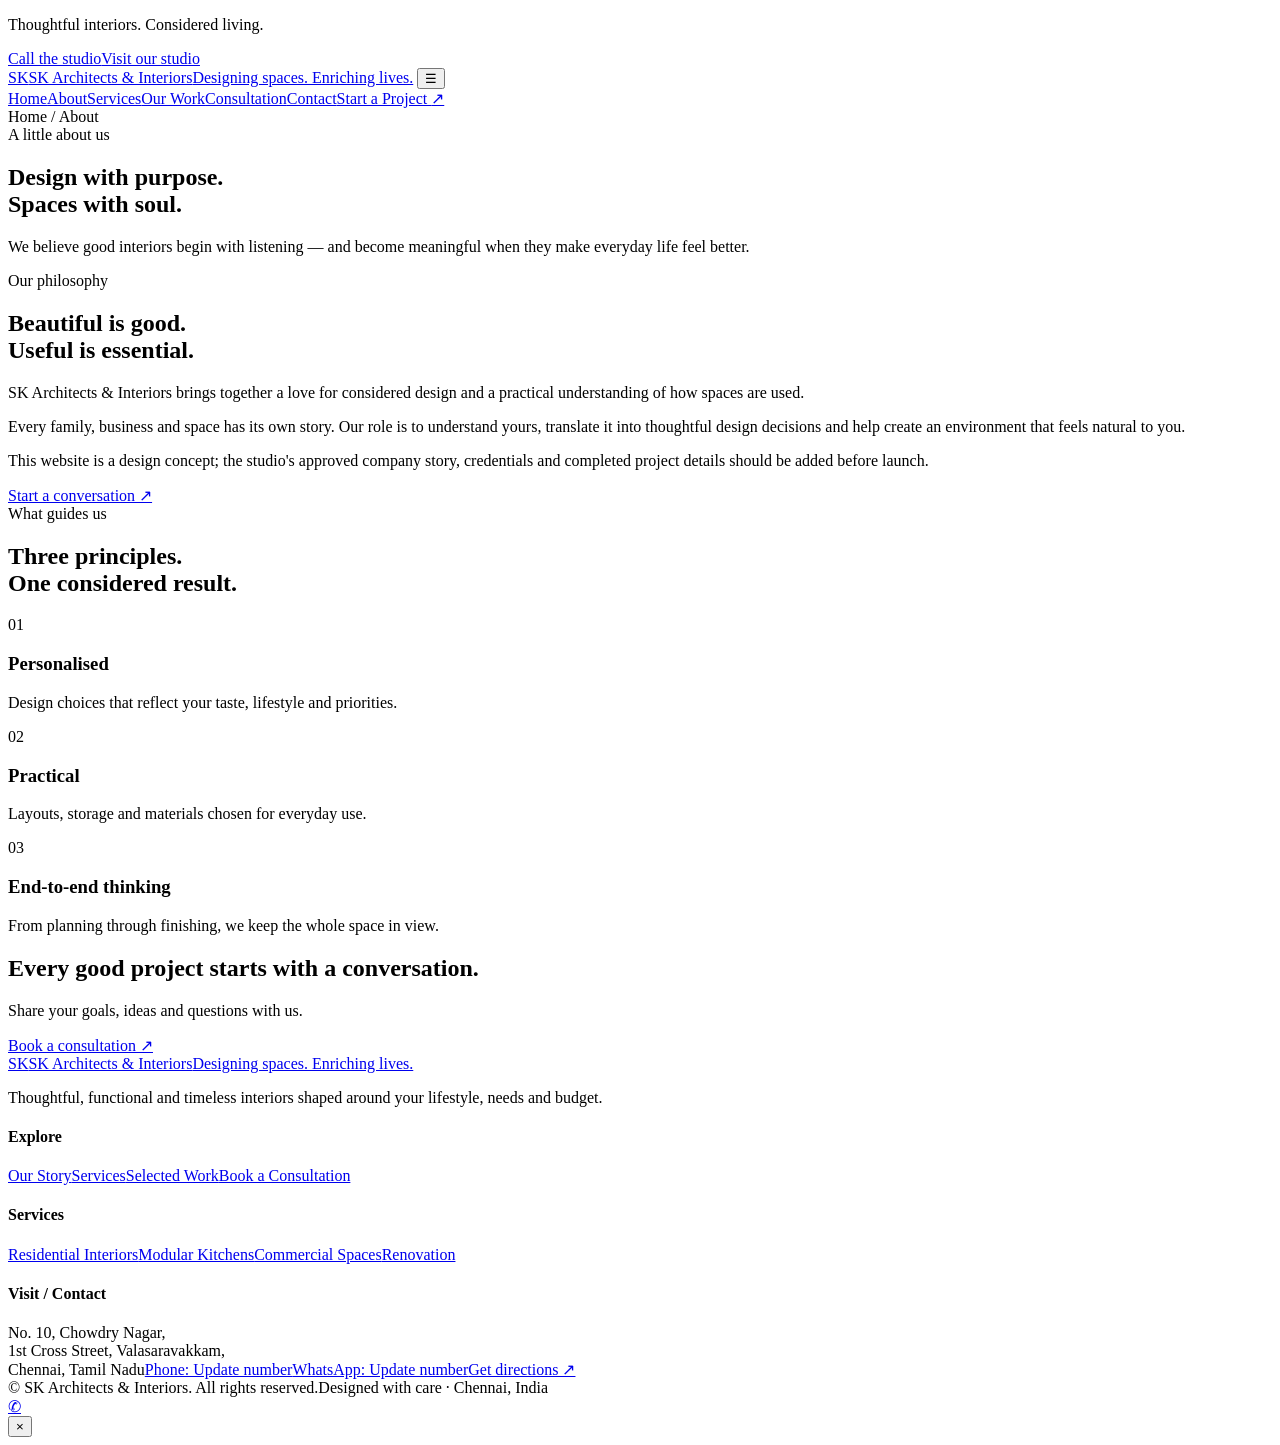
==== about.html @ 1c5c54b6 "Add files via upload" ====
<!doctype html>
<html lang="en"><head><meta charset="utf-8"><meta name="viewport" content="width=device-width,initial-scale=1">
<title>About | SK Architects & Interiors</title><meta name="description" content="Learn about the design approach of SK Architects & Interiors.">
<meta name="theme-color" content="#263c32"><link rel="stylesheet" href="assets/css/style.css">
</head><body>
<div class="topbar"><div class="container topbar-inner"><p>Thoughtful interiors. Considered living.</p><div class="topbar-links"><a href="tel:+910000000000">Call the studio</a><a href="contact.html#map">Visit our studio</a></div></div></div>
<header class="site-header"><div class="container nav-wrap">
<a class="brand" href="index.html" aria-label="SK Architects & Interiors home"><span class="brand-mark">SK</span><span><span class="brand-name">SK Architects & Interiors</span><span class="brand-tag">Designing spaces. Enriching lives.</span></span></a>
<button class="menu-toggle" aria-label="Open navigation" aria-expanded="false">&#9776;</button>
<nav class="nav-links" aria-label="Main navigation">
<a href="index.html">Home</a><a href="about.html">About</a><a href="services.html">Services</a><a href="portfolio.html">Our Work</a><a href="consultation.html">Consultation</a><a href="contact.html">Contact</a><a class="btn nav-cta" href="consultation.html">Start a Project <span>↗</span></a>
</nav></div></header>

<main><section class="page-hero"><div class="container"><div class="breadcrumb">Home / About</div><span class="eyebrow">A little about us</span><h1>Design with purpose.<br>Spaces with soul.</h1><p>We believe good interiors begin with listening — and become meaningful when they make everyday life feel better.</p></div></section>
<section class="section"><div class="container two-col"><div class="reveal"><span class="eyebrow">Our philosophy</span><h2>Beautiful is good.<br>Useful is essential.</h2><p class="lead">SK Architects & Interiors brings together a love for considered design and a practical understanding of how spaces are used.</p><p>Every family, business and space has its own story. Our role is to understand yours, translate it into thoughtful design decisions and help create an environment that feels natural to you.</p><p>This website is a design concept; the studio's approved company story, credentials and completed project details should be added before launch.</p><a class="btn" href="consultation.html">Start a conversation ↗</a></div><div class="image-panel reveal" style="background-image:url('https://images.unsplash.com/photo-1600607687939-ce8a6c25118c?auto=format&fit=crop&w=1100&q=85')"></div></div></section>
<section class="section bg-ivory"><div class="container"><div class="section-head"><div><span class="eyebrow">What guides us</span><h2>Three principles.<br>One considered result.</h2></div></div><div class="services-grid"><article class="service-card"><span class="service-num">01</span><h3>Personalised</h3><p>Design choices that reflect your taste, lifestyle and priorities.</p></article><article class="service-card"><span class="service-num">02</span><h3>Practical</h3><p>Layouts, storage and materials chosen for everyday use.</p></article><article class="service-card"><span class="service-num">03</span><h3>End-to-end thinking</h3><p>From planning through finishing, we keep the whole space in view.</p></article></div></div></section>
<section class="section"><div class="container"><div class="cta-panel"><div><h2>Every good project starts with a conversation.</h2><p>Share your goals, ideas and questions with us.</p></div><a class="btn btn-light" href="consultation.html">Book a consultation ↗</a></div></div></section></main>
<footer class="site-footer"><div class="container">
<div class="footer-grid">
<div><a class="brand" href="index.html"><span class="brand-mark">SK</span><span><span class="brand-name">SK Architects & Interiors</span><span class="brand-tag">Designing spaces. Enriching lives.</span></span></a><p>Thoughtful, functional and timeless interiors shaped around your lifestyle, needs and budget.</p></div>
<div><h4>Explore</h4><div class="footer-links"><a href="about.html">Our Story</a><a href="services.html">Services</a><a href="portfolio.html">Selected Work</a><a href="consultation.html">Book a Consultation</a></div></div>
<div><h4>Services</h4><div class="footer-links"><a href="residential.html">Residential Interiors</a><a href="services.html#kitchens">Modular Kitchens</a><a href="services.html#commercial">Commercial Spaces</a><a href="services.html#renovation">Renovation</a></div></div>
<div><h4>Visit / Contact</h4><div class="footer-links"><span>No. 10, Chowdry Nagar,<br>1st Cross Street, Valasaravakkam,<br>Chennai, Tamil Nadu</span><a href="tel:+910000000000">Phone: Update number</a><a href="https://wa.me/910000000000" target="_blank" rel="noopener">WhatsApp: Update number</a><a href="contact.html#map">Get directions ↗</a></div></div>
</div><div class="footer-bottom"><span>© <span data-year></span> SK Architects & Interiors. All rights reserved.</span><span>Designed with care · Chennai, India</span></div>
</div></footer>
<a class="whatsapp-float" href="https://wa.me/910000000000" aria-label="Chat on WhatsApp" title="WhatsApp">✆</a>
<div class="lightbox" aria-modal="true" role="dialog" aria-label="Project image preview"><button class="lightbox-close" aria-label="Close image preview">&times;</button><img src="" alt=""></div>
<script src="assets/js/main.js"></script>
</body></html>
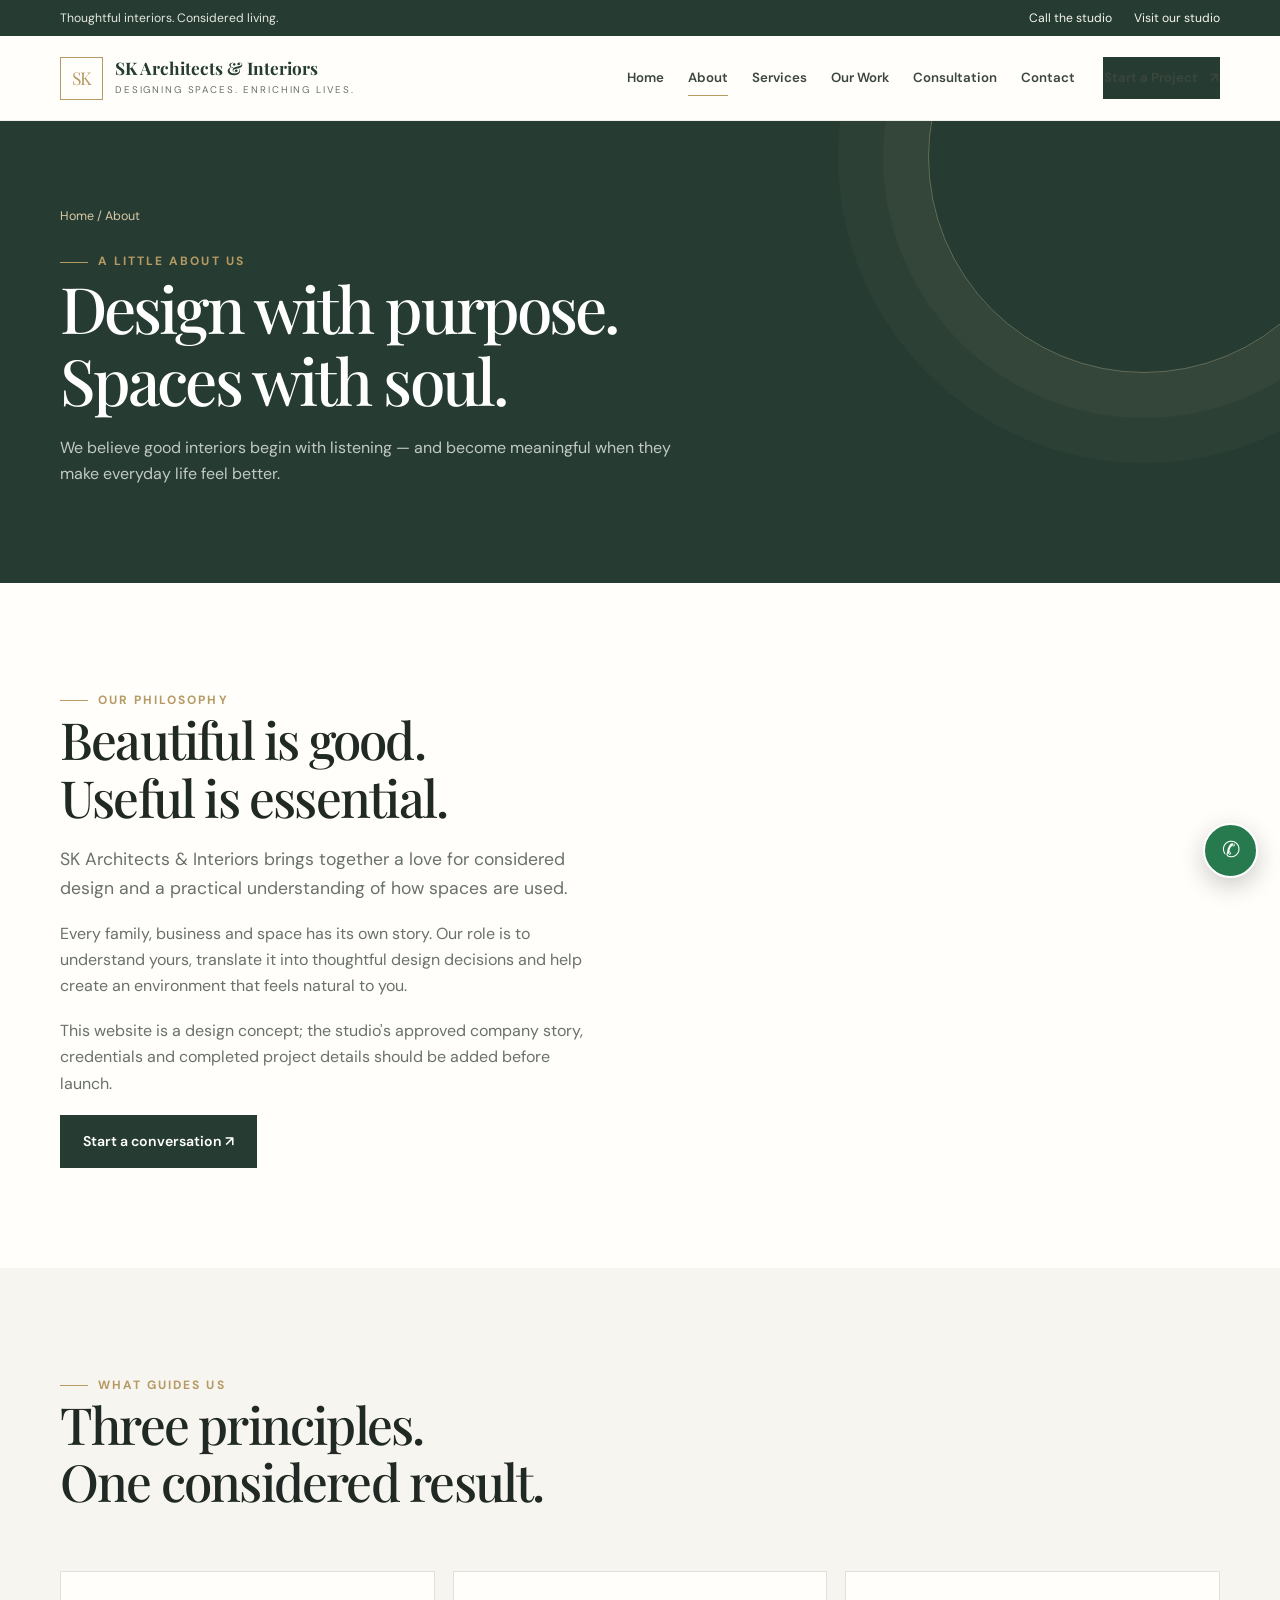
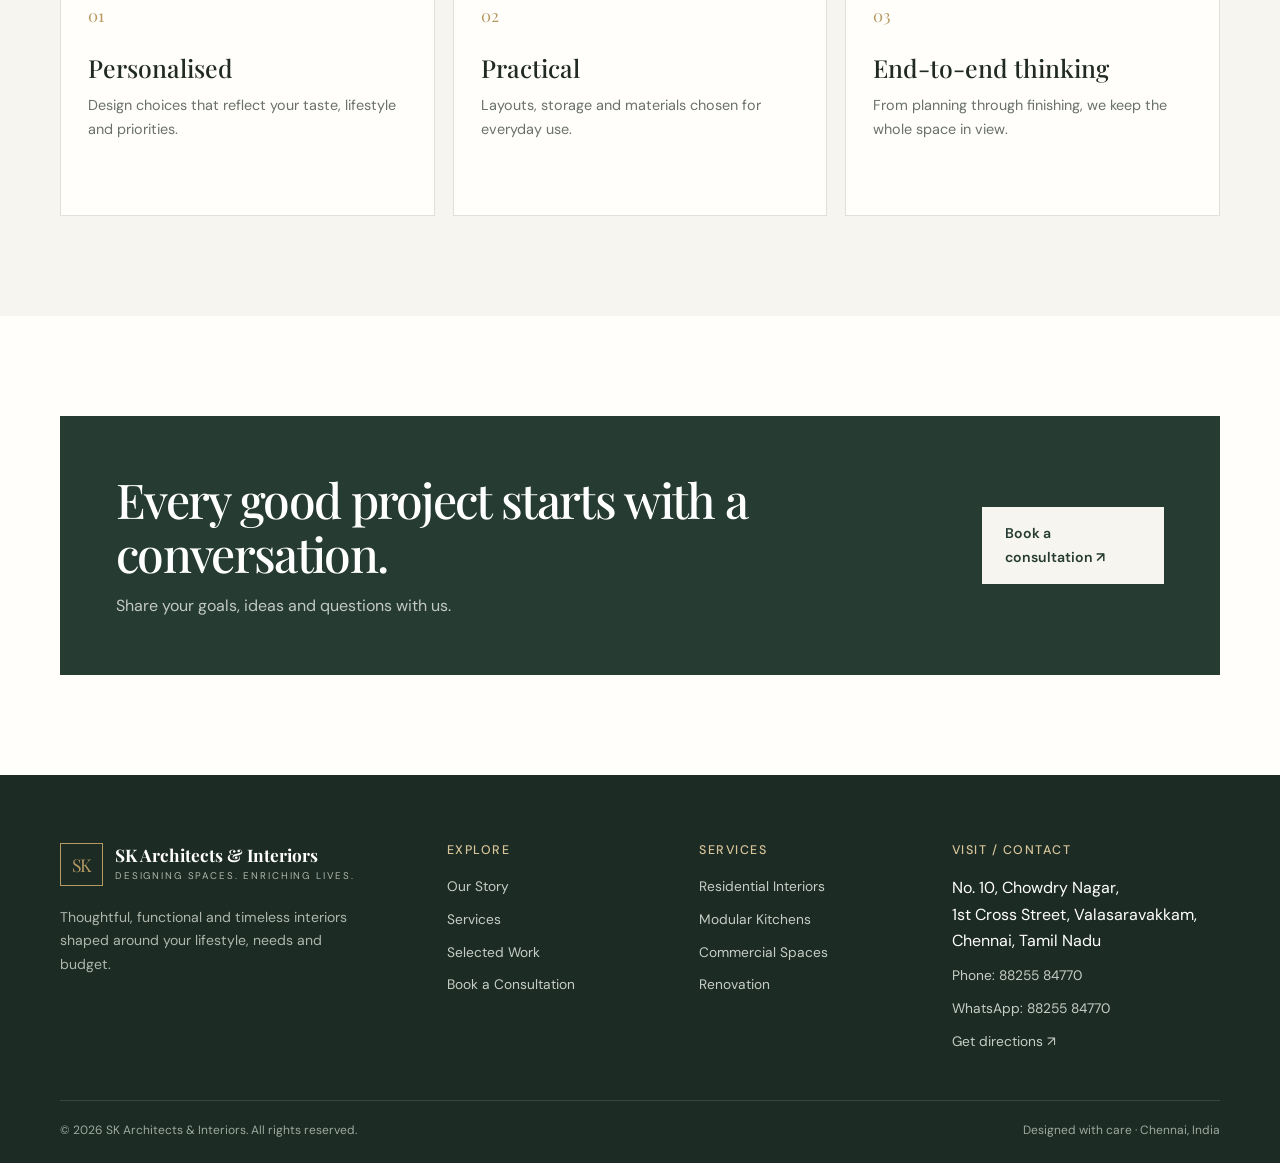
==== commit d14432b3: "whatsapp number update" ====
--- a/about.html
+++ b/about.html
@@ -3,7 +3,7 @@
 <title>About | SK Architects & Interiors</title><meta name="description" content="Learn about the design approach of SK Architects & Interiors.">
 <meta name="theme-color" content="#263c32"><link rel="stylesheet" href="assets/css/style.css">
 </head><body>
-<div class="topbar"><div class="container topbar-inner"><p>Thoughtful interiors. Considered living.</p><div class="topbar-links"><a href="tel:+910000000000">Call the studio</a><a href="contact.html#map">Visit our studio</a></div></div></div>
+<div class="topbar"><div class="container topbar-inner"><p>Thoughtful interiors. Considered living.</p><div class="topbar-links"><a href="tel:+918825584770">Call the studio</a><a href="contact.html#map">Visit our studio</a></div></div></div>
 <header class="site-header"><div class="container nav-wrap">
 <a class="brand" href="index.html" aria-label="SK Architects & Interiors home"><span class="brand-mark">SK</span><span><span class="brand-name">SK Architects & Interiors</span><span class="brand-tag">Designing spaces. Enriching lives.</span></span></a>
 <button class="menu-toggle" aria-label="Open navigation" aria-expanded="false">&#9776;</button>
@@ -20,10 +20,10 @@
 <div><a class="brand" href="index.html"><span class="brand-mark">SK</span><span><span class="brand-name">SK Architects & Interiors</span><span class="brand-tag">Designing spaces. Enriching lives.</span></span></a><p>Thoughtful, functional and timeless interiors shaped around your lifestyle, needs and budget.</p></div>
 <div><h4>Explore</h4><div class="footer-links"><a href="about.html">Our Story</a><a href="services.html">Services</a><a href="portfolio.html">Selected Work</a><a href="consultation.html">Book a Consultation</a></div></div>
 <div><h4>Services</h4><div class="footer-links"><a href="residential.html">Residential Interiors</a><a href="services.html#kitchens">Modular Kitchens</a><a href="services.html#commercial">Commercial Spaces</a><a href="services.html#renovation">Renovation</a></div></div>
-<div><h4>Visit / Contact</h4><div class="footer-links"><span>No. 10, Chowdry Nagar,<br>1st Cross Street, Valasaravakkam,<br>Chennai, Tamil Nadu</span><a href="tel:+910000000000">Phone: Update number</a><a href="https://wa.me/910000000000" target="_blank" rel="noopener">WhatsApp: Update number</a><a href="contact.html#map">Get directions ↗</a></div></div>
+<div><h4>Visit / Contact</h4><div class="footer-links"><span>No. 10, Chowdry Nagar,<br>1st Cross Street, Valasaravakkam,<br>Chennai, Tamil Nadu</span><a href="tel:+918825584770">Phone: 88255 84770</a><a href="https://wa.me/918825584770" target="_blank" rel="noopener">WhatsApp: 88255 84770</a><a href="contact.html#map">Get directions ↗</a></div></div>
 </div><div class="footer-bottom"><span>© <span data-year></span> SK Architects & Interiors. All rights reserved.</span><span>Designed with care · Chennai, India</span></div>
 </div></footer>
-<a class="whatsapp-float" href="https://wa.me/910000000000" aria-label="Chat on WhatsApp" title="WhatsApp">✆</a>
+<a class="whatsapp-float" href="https://wa.me/918825584770" aria-label="Chat on WhatsApp" title="WhatsApp">✆</a>
 <div class="lightbox" aria-modal="true" role="dialog" aria-label="Project image preview"><button class="lightbox-close" aria-label="Close image preview">&times;</button><img src="" alt=""></div>
 <script src="assets/js/main.js"></script>
 </body></html>
--- a/assets/css/style.css
+++ b/assets/css/style.css
@@ -0,0 +1,210 @@
+@import url('https://fonts.googleapis.com/css2?family=DM+Sans:wght@400;500;600;700&family=Playfair+Display:wght@500;600;700&display=swap');
+
+:root{
+  --ink:#202923; --forest:#263c32; --forest-2:#334c40; --ivory:#f7f5ef;
+  --paper:#fffefa; --brass:#b69a64; --olive:#77836c; --sand:#e7dfd0;
+  --muted:#69716a; --line:rgba(38,60,50,.15); --shadow:0 18px 50px rgba(27,39,31,.10);
+  --serif:"Playfair Display", Georgia, serif; --sans:"DM Sans", Arial, sans-serif;
+}
+*{box-sizing:border-box}
+html{scroll-behavior:smooth;scroll-padding-top:90px}
+body{margin:0;background:var(--paper);color:var(--ink);font-family:var(--sans);line-height:1.65}
+body.menu-open{overflow:hidden}
+img{max-width:100%;display:block}
+a{color:inherit;text-decoration:none}
+button,input,textarea,select{font:inherit}
+button,a{ -webkit-tap-highlight-color:transparent}
+.container{width:min(1160px,calc(100% - 44px));margin-inline:auto}
+.eyebrow{display:inline-flex;align-items:center;gap:10px;color:var(--brass);font-size:.75rem;letter-spacing:.17em;text-transform:uppercase;font-weight:700}
+.eyebrow:before{content:"";width:28px;height:1px;background:currentColor}
+h1,h2,h3,h4{font-family:var(--serif);font-weight:500;line-height:1.13;margin:0 0 18px}
+h1{font-size:clamp(2.7rem,6vw,5.6rem);letter-spacing:-.045em}
+h2{font-size:clamp(2.15rem,4vw,3.7rem);letter-spacing:-.035em}
+h3{font-size:1.55rem}
+p{margin:0 0 18px;color:var(--muted)}
+.lead{font-size:1.1rem;max-width:650px}
+.section{padding:100px 0}
+.section-sm{padding:66px 0}
+.section-head{display:flex;justify-content:space-between;align-items:end;gap:35px;margin-bottom:42px}
+.section-head>div{max-width:680px}
+.section-head p{max-width:490px;margin-bottom:5px}
+.btn{display:inline-flex;align-items:center;justify-content:center;gap:12px;padding:14px 22px;border:1px solid var(--forest);background:var(--forest);color:#fff;font-weight:600;font-size:.88rem;transition:.25s ease;cursor:pointer}
+.btn:hover{background:var(--brass);border-color:var(--brass);color:var(--ink);transform:translateY(-2px)}
+.btn-outline{background:transparent;color:var(--forest)}
+.btn-light{background:var(--ivory);border-color:var(--ivory);color:var(--forest)}
+.text-link{display:inline-flex;align-items:center;gap:9px;color:var(--forest);font-weight:700;font-size:.9rem}
+.text-link span{transition:transform .2s}
+.text-link:hover span{transform:translateX(5px)}
+.topbar{background:var(--forest);color:#f8f5ee;font-size:.76rem}
+.topbar-inner{min-height:36px;display:flex;align-items:center;justify-content:space-between;gap:16px}
+.topbar p{margin:0;color:#e6e7e1}
+.topbar-links{display:flex;gap:22px}
+.site-header{position:sticky;top:0;z-index:1000;background:rgba(255,254,250,.96);backdrop-filter:blur(12px);border-bottom:1px solid rgba(38,60,50,.08)}
+.nav-wrap{display:flex;align-items:center;justify-content:space-between;min-height:84px;gap:24px}
+.brand{display:flex;align-items:center;gap:12px;min-width:240px}
+.brand-mark{display:grid;place-items:center;width:43px;height:43px;border:1px solid var(--brass);color:var(--brass);font-family:var(--serif);font-size:1.1rem;letter-spacing:-.08em}
+.brand-name{display:block;font-family:var(--serif);font-size:1.08rem;line-height:1.15;font-weight:700;color:var(--forest)}
+.brand-tag{display:block;font-size:.61rem;letter-spacing:.19em;text-transform:uppercase;color:var(--muted);margin-top:4px}
+.nav-links{display:flex;align-items:center;gap:24px}
+.nav-links a{font-size:.83rem;font-weight:600;color:#3b463e;position:relative;padding:9px 0}
+.nav-links a:after{content:"";position:absolute;left:0;right:100%;bottom:2px;height:1px;background:var(--brass);transition:.25s}
+.nav-links a:hover:after,.nav-links a.active:after{right:0}
+.nav-cta{margin-left:4px}
+.menu-toggle{display:none;background:transparent;border:0;color:var(--forest);font-size:1.7rem;cursor:pointer}
+.hero{position:relative;isolation:isolate;min-height:670px;display:flex;align-items:center;color:white;background:#2c3b32;overflow:hidden}
+.hero:before{content:"";position:absolute;inset:0;z-index:-2;background:linear-gradient(90deg,rgba(19,31,25,.82) 0%,rgba(19,31,25,.56) 46%,rgba(19,31,25,.12) 100%),url("https://images.unsplash.com/photo-1600210492486-724fe5c67fb0?auto=format&fit=crop&w=2200&q=85") center/cover}
+.hero:after{content:"";position:absolute;inset:20px;z-index:-1;border:1px solid rgba(255,255,255,.25);pointer-events:none}
+.hero-content{padding:90px 0;max-width:760px}
+.hero h1{max-width:750px}
+.hero h1 em{font-style:normal;color:#d5c29a}
+.hero p{color:rgba(255,255,255,.82);max-width:550px;font-size:1.1rem;margin-bottom:30px}
+.hero-actions{display:flex;flex-wrap:wrap;gap:13px}
+.hero .btn{border-color:#f6f1e6}
+.hero .btn-outline{color:white}
+.hero-note{display:flex;align-items:center;gap:14px;margin-top:50px;color:rgba(255,255,255,.78);font-size:.78rem;letter-spacing:.04em}
+.hero-note:before{content:"";height:1px;width:46px;background:var(--brass)}
+.hero-stamp{position:absolute;right:8%;bottom:11%;width:126px;height:126px;border:1px solid rgba(255,255,255,.5);border-radius:50%;display:grid;place-items:center;text-align:center;font-family:var(--serif);font-size:.94rem;line-height:1.35;transform:rotate(9deg)}
+.hero-stamp strong{display:block;font-size:1.4rem;color:#d5c29a}
+.intro-grid{display:grid;grid-template-columns:1fr 1fr;gap:85px;align-items:center}
+.image-stack{position:relative;padding:0 48px 48px 0}
+.image-stack img{width:100%;height:530px;object-fit:cover}
+.image-stack:after{content:"";position:absolute;right:0;bottom:0;width:58%;height:47%;border:1px solid var(--brass);z-index:-1}
+.image-caption{position:absolute;left:0;bottom:0;background:var(--forest);color:white;padding:18px 24px;max-width:260px;font-family:var(--serif);font-size:1.05rem}
+.stats{display:grid;grid-template-columns:repeat(3,1fr);gap:18px;margin-top:35px;padding-top:25px;border-top:1px solid var(--line)}
+.stat strong{display:block;font-family:var(--serif);font-size:2rem;color:var(--forest);font-weight:500}
+.stat span{font-size:.78rem;color:var(--muted)}
+.bg-ivory{background:var(--ivory)}
+.bg-forest{background:var(--forest);color:white}
+.bg-forest p{color:rgba(255,255,255,.72)}
+.bg-forest h2,.bg-forest h3{color:white}
+.services-grid{display:grid;grid-template-columns:repeat(3,1fr);gap:18px}
+.service-card{padding:30px 27px 28px;background:var(--paper);border:1px solid var(--line);transition:.25s;min-height:245px;display:flex;flex-direction:column}
+.service-card:hover{transform:translateY(-5px);box-shadow:var(--shadow);border-color:var(--brass)}
+.service-num{font-family:var(--serif);font-size:1.05rem;color:var(--brass);margin-bottom:24px}
+.service-card h3{margin-bottom:12px}
+.service-card p{font-size:.9rem;margin-bottom:22px}
+.service-card .text-link{margin-top:auto}
+.project-grid{display:grid;grid-template-columns:repeat(3,1fr);gap:22px}
+.project-card{position:relative;overflow:hidden;background:#e5e1d7;cursor:pointer}
+.project-card img{width:100%;height:370px;object-fit:cover;transition:transform .55s}
+.project-card:hover img{transform:scale(1.055)}
+.project-card:after{content:"";position:absolute;inset:35% 0 0;background:linear-gradient(transparent,rgba(16,25,19,.82))}
+.project-info{position:absolute;z-index:1;left:23px;right:23px;bottom:20px;color:white}
+.project-info small{display:block;color:#e1cfaa;font-size:.7rem;letter-spacing:.13em;text-transform:uppercase;margin-bottom:8px}
+.project-info h3{font-size:1.45rem;margin:0;color:white}
+.filter-bar{display:flex;gap:9px;flex-wrap:wrap;margin:0 0 30px}
+.filter-btn{border:1px solid var(--line);background:transparent;color:var(--muted);padding:9px 16px;cursor:pointer;font-size:.83rem;transition:.2s}
+.filter-btn:hover,.filter-btn.active{background:var(--forest);color:white;border-color:var(--forest)}
+.project-card.is-hidden{display:none}
+.quote-band{background:var(--sand);padding:64px 0}
+.quote-inner{display:flex;align-items:center;justify-content:space-between;gap:30px}
+.quote-inner blockquote{font-family:var(--serif);font-size:clamp(1.6rem,3vw,2.6rem);line-height:1.3;margin:0;max-width:760px;color:var(--forest)}
+.quote-inner blockquote span{color:var(--brass)}
+.steps{display:grid;grid-template-columns:repeat(4,1fr);gap:20px;counter-reset:step}
+.step{border-top:1px solid var(--brass);padding-top:22px}
+.step:before{counter-increment:step;content:"0" counter(step);font-family:var(--serif);color:var(--brass);font-size:1.1rem;display:block;margin-bottom:22px}
+.step h3{font-size:1.25rem}
+.step p{font-size:.9rem}
+.cta-panel{background:var(--forest);color:white;padding:56px;display:flex;align-items:center;justify-content:space-between;gap:30px}
+.cta-panel p{color:rgba(255,255,255,.72);max-width:540px;margin-bottom:0}
+.cta-panel h2{font-size:clamp(2rem,4vw,3rem);margin-bottom:12px}
+.page-hero{background:var(--forest);color:white;padding:85px 0 78px;position:relative;overflow:hidden}
+.page-hero:after{content:"";position:absolute;right:-80px;top:-180px;width:430px;height:430px;border:1px solid rgba(214,194,154,.35);border-radius:50%;box-shadow:0 0 0 45px rgba(214,194,154,.04),0 0 0 90px rgba(214,194,154,.03)}
+.page-hero h1{font-size:clamp(2.8rem,5vw,4.6rem);max-width:800px}
+.page-hero p{color:rgba(255,255,255,.72);max-width:620px}
+.breadcrumb{font-size:.78rem;color:#d9c9a7;margin-bottom:18px}
+.two-col{display:grid;grid-template-columns:1fr 1fr;gap:70px;align-items:center}
+.feature-list{list-style:none;padding:0;margin:28px 0}
+.feature-list li{display:flex;gap:14px;padding:14px 0;border-bottom:1px solid var(--line);color:var(--muted)}
+.feature-list li:before{content:"✓";color:var(--brass);font-weight:700}
+.image-panel{min-height:440px;background:center/cover no-repeat;position:relative}
+.image-panel:after{content:"";position:absolute;inset:18px;border:1px solid rgba(255,255,255,.55)}
+.service-detail{display:grid;grid-template-columns:1fr 1fr;gap:55px;align-items:center;padding:45px 0;border-bottom:1px solid var(--line)}
+.service-detail:nth-child(even) .service-detail-image{order:2}
+.service-detail-image img{width:100%;height:380px;object-fit:cover}
+.service-detail h2{font-size:2.3rem}
+.form-layout{display:grid;grid-template-columns:.75fr 1.25fr;gap:55px;align-items:start}
+.contact-card{background:var(--ivory);padding:32px}
+.contact-item{padding:19px 0;border-bottom:1px solid var(--line)}
+.contact-item:last-child{border:0}
+.contact-item small{display:block;color:var(--brass);font-weight:700;letter-spacing:.12em;text-transform:uppercase;font-size:.7rem;margin-bottom:5px}
+.contact-item strong{font-weight:600;color:var(--forest);overflow-wrap:anywhere}
+.form-card{padding:36px;background:white;border:1px solid var(--line);box-shadow:var(--shadow)}
+.form-grid{display:grid;grid-template-columns:1fr 1fr;gap:18px}
+.field{display:flex;flex-direction:column;gap:7px}
+.field.full{grid-column:1/-1}
+.field label{font-size:.82rem;font-weight:700;color:var(--forest)}
+.field input,.field select,.field textarea{width:100%;border:1px solid #d9ddd6;background:#fffefa;padding:13px 14px;outline:none;color:var(--ink);transition:border .2s}
+.field input:focus,.field select:focus,.field textarea:focus{border-color:var(--brass)}
+.field textarea{min-height:130px;resize:vertical}
+.form-note{font-size:.76rem;margin:14px 0 20px}
+.success-message{display:none;padding:13px 15px;background:#edf4ec;color:#2f5b3c;margin-top:15px;font-size:.9rem}
+.faq-item{border-bottom:1px solid var(--line)}
+.faq-question{width:100%;padding:22px 0;display:flex;align-items:center;justify-content:space-between;gap:20px;background:transparent;border:0;text-align:left;font-family:var(--serif);font-size:1.2rem;color:var(--forest);cursor:pointer}
+.faq-question span{font-family:var(--sans);font-size:1.4rem;color:var(--brass)}
+.faq-answer{display:none;max-width:800px;padding:0 30px 20px 0}
+.faq-item.open .faq-answer{display:block}
+.faq-item.open .faq-question span{transform:rotate(45deg)}
+.site-footer{background:#1c2b23;color:white;padding:68px 0 22px}
+.footer-grid{display:grid;grid-template-columns:1.3fr .8fr .8fr 1fr;gap:38px;padding-bottom:48px}
+.site-footer .brand-name{color:white}
+.site-footer .brand-tag{color:#aeb7ae}
+.site-footer p{color:#aeb7ae;font-size:.88rem;max-width:310px;margin-top:20px}
+.site-footer h4{font-family:var(--sans);font-size:.78rem;letter-spacing:.12em;text-transform:uppercase;color:#d7c49a;margin-bottom:18px}
+.footer-links{display:grid;gap:10px}
+.footer-links a{color:#c6cec7;font-size:.86rem}
+.footer-links a:hover{color:white}
+.footer-bottom{border-top:1px solid rgba(255,255,255,.13);padding-top:20px;display:flex;justify-content:space-between;gap:20px;color:#9eaaa1;font-size:.75rem}
+.whatsapp-float{position:fixed;right:22px;bottom:22px;z-index:40;width:55px;height:55px;border-radius:50%;background:#267a4d;color:white;display:grid;place-items:center;box-shadow:0 8px 25px rgba(0,0,0,.2);font-size:1.35rem;border:2px solid white;transition:.2s}
+.whatsapp-float:hover{transform:translateY(-4px)}
+.lightbox{position:fixed;inset:0;background:rgba(10,16,12,.92);z-index:100;display:none;align-items:center;justify-content:center;padding:25px}
+.lightbox.open{display:flex}
+.lightbox img{max-width:min(100%,1100px);max-height:82vh;object-fit:contain}
+.lightbox-close{position:absolute;top:18px;right:24px;background:transparent;color:white;border:0;font-size:2rem;cursor:pointer}
+.reveal{opacity:0;transform:translateY(18px);transition:opacity .65s ease,transform .65s ease}
+.reveal.visible{opacity:1;transform:none}
+@media(max-width:1000px){
+ .nav-links{gap:15px}.nav-links a{font-size:.78rem}.brand{min-width:210px}
+ .hero{min-height:610px}.intro-grid,.two-col{gap:45px}.footer-grid{grid-template-columns:1fr 1fr}
+ .project-card img{height:320px}
+}
+@media(max-width:780px){
+ .container{width:min(100% - 34px,600px)}
+ .topbar-inner{justify-content:center}.topbar-links{display:none}
+ .nav-wrap{min-height:74px}.menu-toggle{display:block}
+ .nav-links{position:fixed;inset:74px 0 0;background:var(--paper);padding:30px 28px calc(30px + env(safe-area-inset-bottom));display:flex;flex-direction:column;align-items:stretch;gap:7px;transform:translateX(100%);transition:transform .3s ease;z-index:1001;overflow-y:auto;-webkit-overflow-scrolling:touch}
+ .nav-links.open{transform:translateX(0)}
+ .nav-links a{flex-shrink:0}
+ .menu-toggle{position:relative;z-index:1002;min-width:44px;min-height:44px;display:grid;place-items:center}
+ .nav-links a{font-size:1rem;padding:13px 0;border-bottom:1px solid var(--line)}
+ .nav-cta{margin:15px 0 0}
+ .hero{min-height:620px}.hero:before{background:linear-gradient(90deg,rgba(19,31,25,.82),rgba(19,31,25,.42)),url("https://images.unsplash.com/photo-1600210492486-724fe5c67fb0?auto=format&fit=crop&w=1200&q=80") center/cover}
+ .hero:after{inset:12px}.hero-content{padding:75px 0}.hero-stamp{display:none}
+ .section{padding:72px 0}.section-sm{padding:48px 0}
+ .section-head{display:block;margin-bottom:30px}.section-head p{margin-top:15px}
+ .intro-grid,.two-col,.form-layout{grid-template-columns:1fr;gap:35px}
+ .image-stack{padding:0 25px 25px 0}.image-stack img{height:390px}
+ .stats{gap:10px}.stat strong{font-size:1.6rem}.stat span{font-size:.7rem}
+ .services-grid{grid-template-columns:1fr 1fr}.service-card{padding:23px 20px;min-height:230px}
+ .project-grid{grid-template-columns:1fr 1fr;gap:13px}.project-card img{height:280px}.project-info{left:14px;right:14px;bottom:14px}.project-info h3{font-size:1.15rem}
+ .steps{grid-template-columns:1fr 1fr;gap:25px}
+ .quote-inner,.cta-panel{display:block}.quote-inner .btn,.cta-panel .btn{margin-top:24px}
+ .cta-panel{padding:35px 28px}
+ .page-hero{padding:65px 0 55px}
+ .service-detail{grid-template-columns:1fr;gap:25px;padding:30px 0}.service-detail:nth-child(even) .service-detail-image{order:0}
+ .service-detail-image img{height:300px}
+ .form-card{padding:24px 20px}
+ .footer-grid{grid-template-columns:1fr 1fr;gap:30px}
+}
+@media(max-width:480px){
+ h1{font-size:2.7rem}h2{font-size:2.15rem}
+ .hero{min-height:590px}.hero-actions .btn{width:100%}
+ .services-grid,.project-grid,.steps,.form-grid{grid-template-columns:1fr}
+ .project-card img{height:320px}
+ .field.full{grid-column:auto}
+ .stats{grid-template-columns:1fr 1fr}.stat:last-child{grid-column:1/-1}
+ .image-stack img{height:330px}
+ .footer-grid{grid-template-columns:1fr}
+ .footer-bottom{display:block}.footer-bottom span{display:block;margin-top:7px}
+ .filter-bar{gap:7px}.filter-btn{padding:8px 12px}
+}
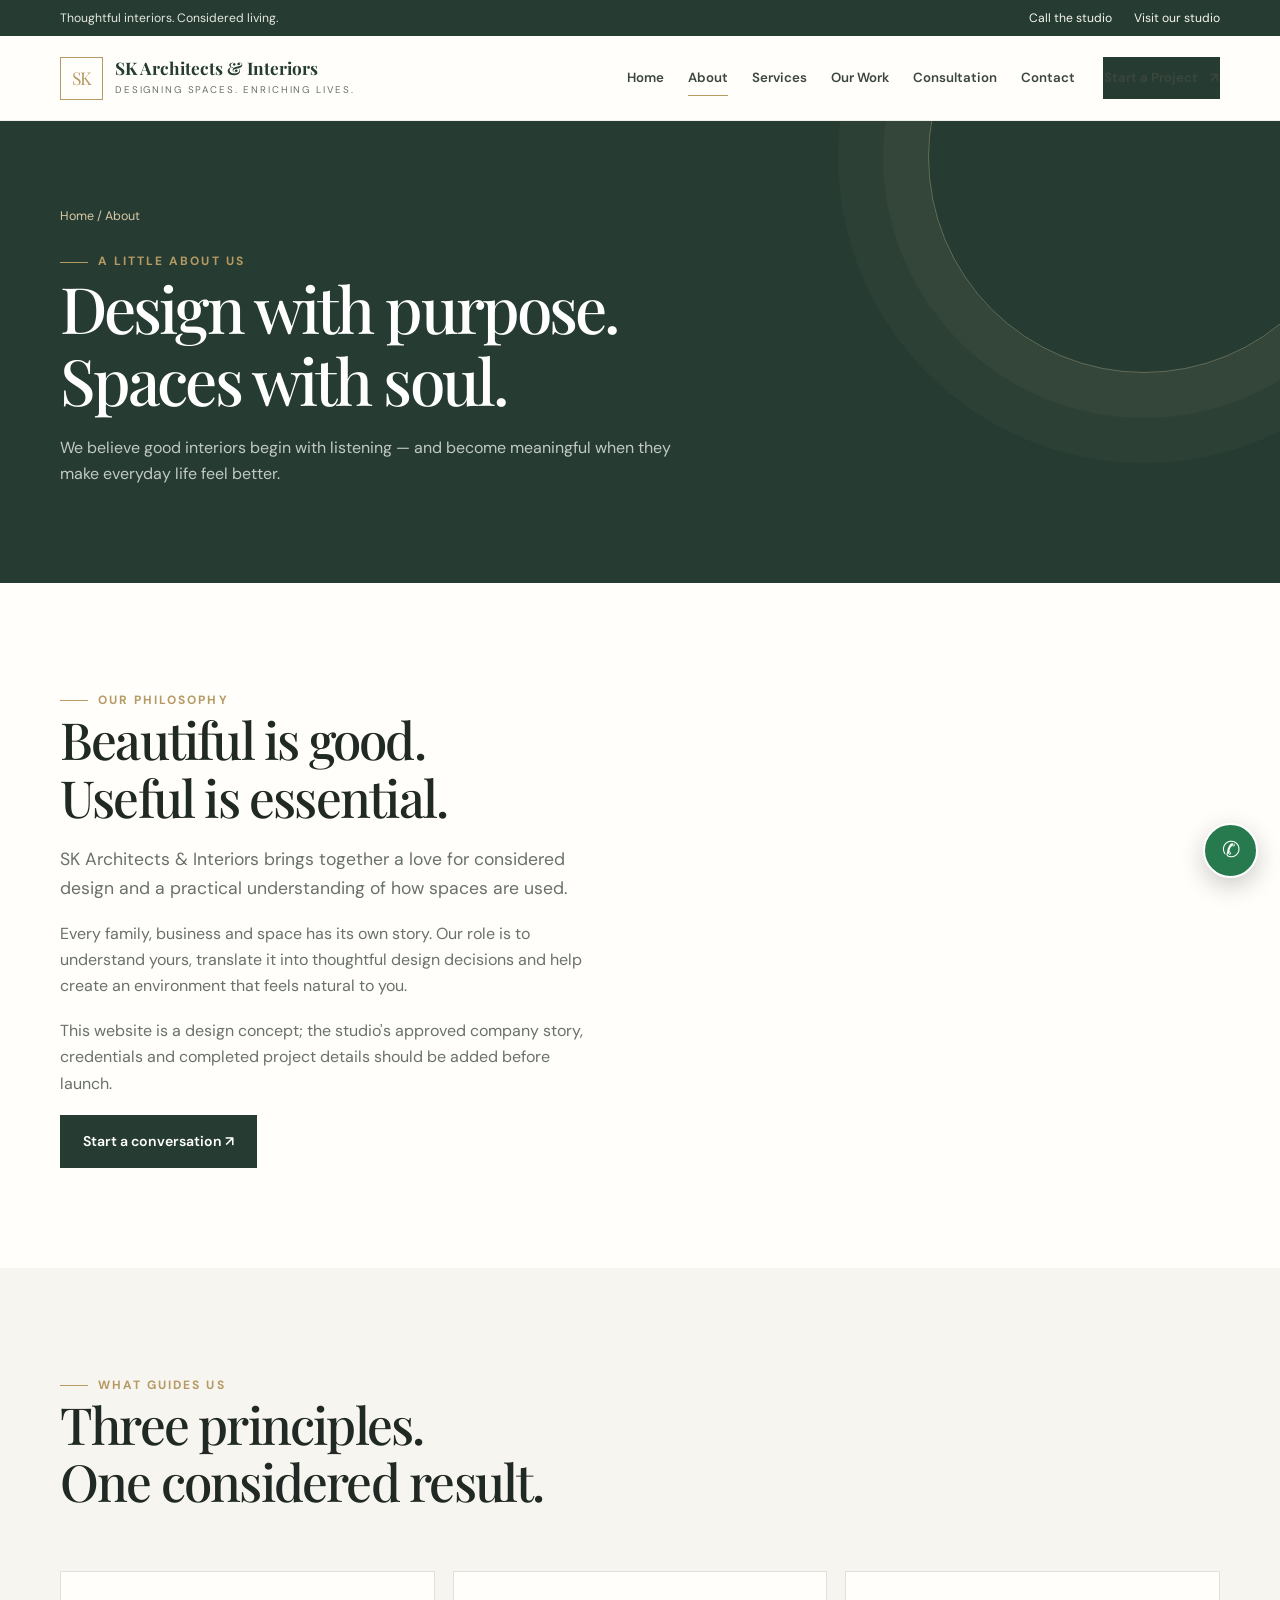
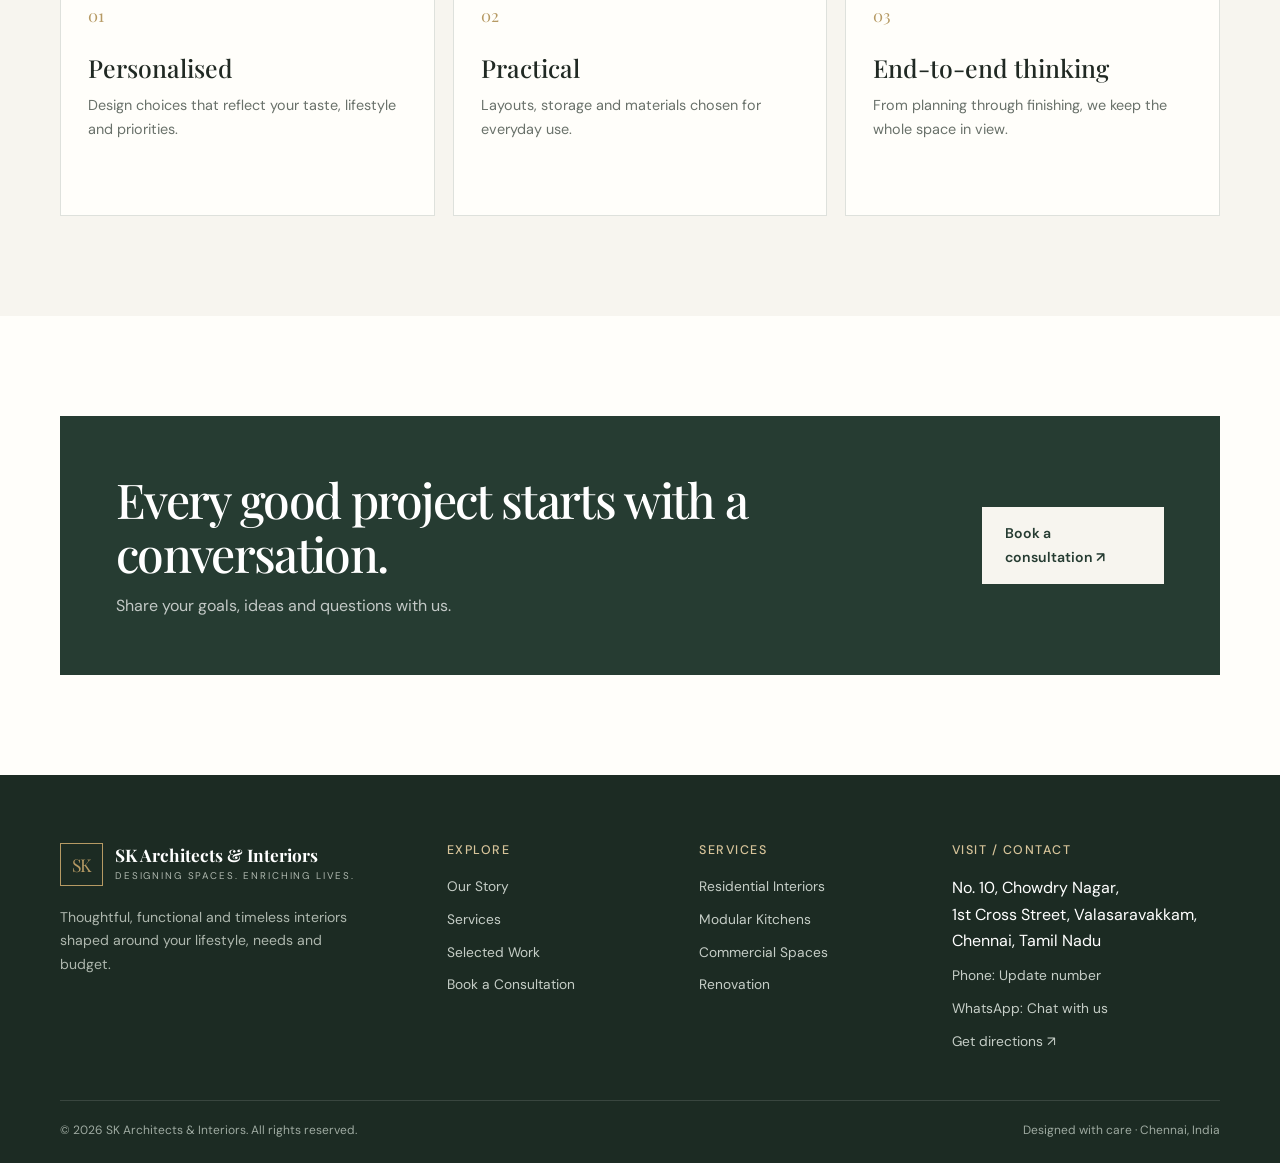
==== commit 16b2bf57: "Add files via upload" ====
--- a/about.html
+++ b/about.html
@@ -3,7 +3,7 @@
 <title>About | SK Architects & Interiors</title><meta name="description" content="Learn about the design approach of SK Architects & Interiors.">
 <meta name="theme-color" content="#263c32"><link rel="stylesheet" href="assets/css/style.css">
 </head><body>
-<div class="topbar"><div class="container topbar-inner"><p>Thoughtful interiors. Considered living.</p><div class="topbar-links"><a href="tel:+918825584770">Call the studio</a><a href="contact.html#map">Visit our studio</a></div></div></div>
+<div class="topbar"><div class="container topbar-inner"><p>Thoughtful interiors. Considered living.</p><div class="topbar-links"><a href="#" data-phone-link>Call the studio</a><a href="contact.html#map">Visit our studio</a></div></div></div>
 <header class="site-header"><div class="container nav-wrap">
 <a class="brand" href="index.html" aria-label="SK Architects & Interiors home"><span class="brand-mark">SK</span><span><span class="brand-name">SK Architects & Interiors</span><span class="brand-tag">Designing spaces. Enriching lives.</span></span></a>
 <button class="menu-toggle" aria-label="Open navigation" aria-expanded="false">&#9776;</button>
@@ -20,10 +20,11 @@
 <div><a class="brand" href="index.html"><span class="brand-mark">SK</span><span><span class="brand-name">SK Architects & Interiors</span><span class="brand-tag">Designing spaces. Enriching lives.</span></span></a><p>Thoughtful, functional and timeless interiors shaped around your lifestyle, needs and budget.</p></div>
 <div><h4>Explore</h4><div class="footer-links"><a href="about.html">Our Story</a><a href="services.html">Services</a><a href="portfolio.html">Selected Work</a><a href="consultation.html">Book a Consultation</a></div></div>
 <div><h4>Services</h4><div class="footer-links"><a href="residential.html">Residential Interiors</a><a href="services.html#kitchens">Modular Kitchens</a><a href="services.html#commercial">Commercial Spaces</a><a href="services.html#renovation">Renovation</a></div></div>
-<div><h4>Visit / Contact</h4><div class="footer-links"><span>No. 10, Chowdry Nagar,<br>1st Cross Street, Valasaravakkam,<br>Chennai, Tamil Nadu</span><a href="tel:+918825584770">Phone: 88255 84770</a><a href="https://wa.me/918825584770" target="_blank" rel="noopener">WhatsApp: 88255 84770</a><a href="contact.html#map">Get directions ↗</a></div></div>
+<div><h4>Visit / Contact</h4><div class="footer-links"><span>No. 10, Chowdry Nagar,<br>1st Cross Street, Valasaravakkam,<br>Chennai, Tamil Nadu</span><a href="#" data-phone-link>Phone: <span data-phone-display>Update number</span></a><a href="#" data-whatsapp-link target="_blank" rel="noopener">WhatsApp: <span data-whatsapp-display>Chat with us</span></a><a href="contact.html#map">Get directions ↗</a></div></div>
 </div><div class="footer-bottom"><span>© <span data-year></span> SK Architects & Interiors. All rights reserved.</span><span>Designed with care · Chennai, India</span></div>
 </div></footer>
-<a class="whatsapp-float" href="https://wa.me/918825584770" aria-label="Chat on WhatsApp" title="WhatsApp">✆</a>
+<a class="whatsapp-float" href="#" data-whatsapp-link aria-label="Chat on WhatsApp" title="WhatsApp">✆</a>
 <div class="lightbox" aria-modal="true" role="dialog" aria-label="Project image preview"><button class="lightbox-close" aria-label="Close image preview">&times;</button><img src="" alt=""></div>
+<script src="assets/js/config.js"></script>
 <script src="assets/js/main.js"></script>
 </body></html>
